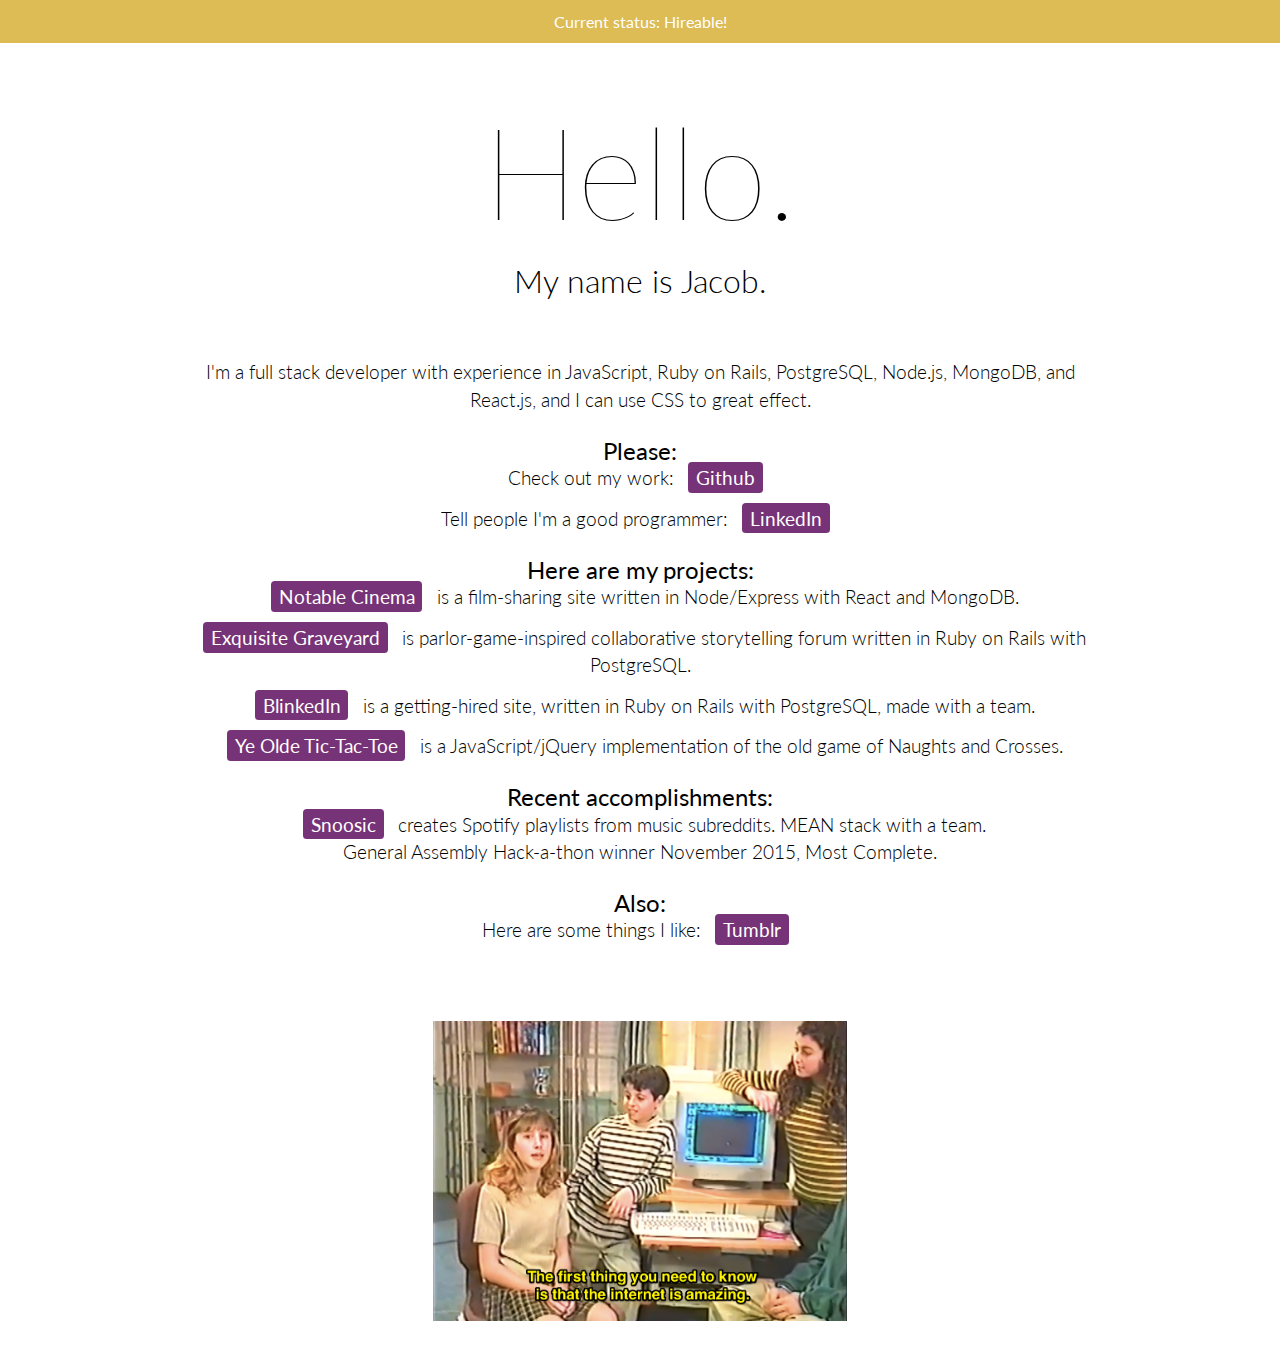
==== index.html @ 75f2aa54 "more spacing" ====
<!DOCTYPE html>
<html>
<head>
	<title>Jacob Shemkovitz</title>
	<link rel="stylesheet" type="text/css" href="/styles/reset.css" />
	<link href='http://fonts.googleapis.com/css?family=Lato:400,300,100' rel='stylesheet' type='text/css'>
	<link rel="stylesheet" type="text/css" href="/styles/styles.css" />
</head>
<body>
	<div class="notice">
		Current status: Hireable!
	</div>
	<header class="title">
		<h1>Hello.</h1>
		<h2>My name is Jacob.</h2>
	</header>
	<div class="main">

		<p>
			I'm a full stack developer with experience in <strong>JavaScript</strong>,
			<strong>Ruby on Rails</strong>, <strong>PostgreSQL</strong>,
			<strong>Node.js</strong>, <strong>MongoDB</strong>, and <strong>React.js</strong>,
			and I can use <strong>CSS</strong> to great effect.
		</p>

		<h3>Please:</h3>
		<p>Check out my work: <a class="button" href="https://github.com/jforjacob">Github</a></p>
		<p>Tell people I'm a good programmer: <a class="button" href="https://www.linkedin.com/in/shemko">LinkedIn</a></p>

		<h3>Here are my projects:</h3>
		<p><a href="http://www.notablecinema.com" class="button">Notable Cinema</a> is a film-sharing site written in Node/Express with React and MongoDB.</p>
		<p><a href="http://exquisite-graveyard.herokuapp.com" class="button">Exquisite Graveyard</a> is parlor-game-inspired collaborative storytelling forum written in Ruby on Rails with PostgreSQL.</p>
		<p><a href="http://blinkedin-profile.herokuapp.com/" class="button">BlinkedIn</a> is a getting-hired site, written in Ruby on Rails with PostgreSQL, made with a team.</p>
		<p><a href="/tic-tac-toe" class="button">Ye Olde Tic-Tac-Toe</a> is a JavaScript/jQuery implementation of the old game of Naughts and Crosses.</p>

		<h3>Recent accomplishments:</h3>
		<p>
			<a href="http://snoosic.herokuapp.com" class="button">Snoosic</a> creates Spotify playlists from music subreddits. MEAN stack with a team.<br/>
			General Assembly Hack-a-thon winner November 2015, Most Complete.
		</p>
		<h3>Also:</h3>
		<p>Here are some things I like: <a class="button" href="http://jforjacob.tumblr.com">Tumblr</a></p>

	</div>
	<footer class="footer">
		<img height="300" src="/assets/internet.png" alt="The internet is awesome."/>
	</footer>
</body>
</html>
---- styles/styles.css ----
body {
	font-family: 'Lato', Helvetica, sans-serif;
	font-weight: 400;
	line-height: 1.7em;
	text-align: center;
}

.notice {
	background-color: #DB5;
	text-align: center;
	padding: .5rem;
	color: #fff;
}

.title {
	padding: 2rem;
}

.main {
	padding: 2rem;
	width: 100%;
	max-width: 900px;
	margin: 0 auto;
}

.footer {
	padding: 2rem;
}

h1 {
	font-size: 8em;
	font-weight: 100;
	line-height: 1.5em;
}

h2 {
	font-size: 2em;
	font-weight: 300;
}

h3 {
	font-weight: 400;
	font-size: 1.5em;
	margin-top: 1em;
}

.main p {
	font-weight: 300;
	font-size: 1.2em;
	margin-bottom: .7em;
}

.main a {
	font-weight: 400;
}

.button {
	background-color: #737;
	color: #fff;
	padding: .2em .4em;
	border-radius: .2em;
	text-decoration: none;
	margin: 0 .5em;
}

.button:hover {
	background-color: #76A;
}

.caption {
	font-size: .75em;
}
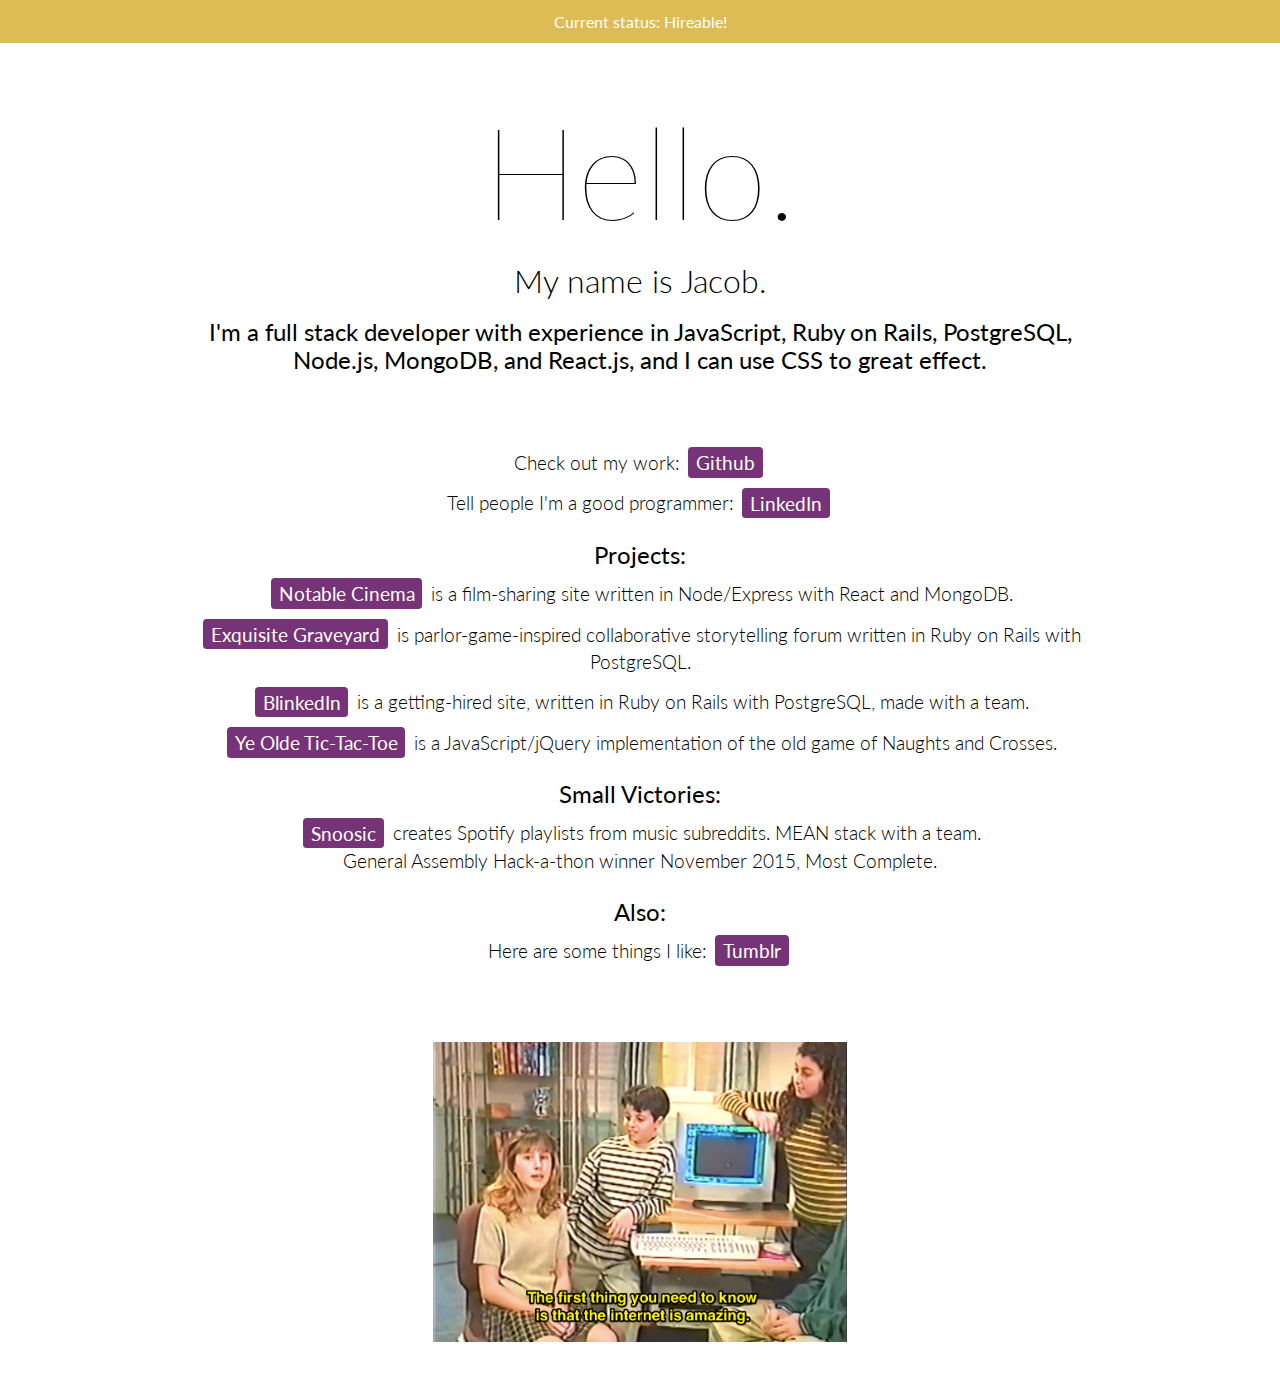
==== commit 7f8b07e6: "reformatting" ====
--- a/index.html
+++ b/index.html
@@ -13,27 +13,25 @@
 	<header class="title">
 		<h1>Hello.</h1>
 		<h2>My name is Jacob.</h2>
-	</header>
-	<div class="main">
-
-		<p>
+		<h3>
 			I'm a full stack developer with experience in <strong>JavaScript</strong>,
 			<strong>Ruby on Rails</strong>, <strong>PostgreSQL</strong>,
 			<strong>Node.js</strong>, <strong>MongoDB</strong>, and <strong>React.js</strong>,
 			and I can use <strong>CSS</strong> to great effect.
-		</p>
+		</h3>
+	</header>
+	<div class="main">
 
-		<h3>Please:</h3>
 		<p>Check out my work: <a class="button" href="https://github.com/jforjacob">Github</a></p>
 		<p>Tell people I'm a good programmer: <a class="button" href="https://www.linkedin.com/in/shemko">LinkedIn</a></p>
 
-		<h3>Here are my projects:</h3>
+		<h3>Projects:</h3>
 		<p><a href="http://www.notablecinema.com" class="button">Notable Cinema</a> is a film-sharing site written in Node/Express with React and MongoDB.</p>
 		<p><a href="http://exquisite-graveyard.herokuapp.com" class="button">Exquisite Graveyard</a> is parlor-game-inspired collaborative storytelling forum written in Ruby on Rails with PostgreSQL.</p>
 		<p><a href="http://blinkedin-profile.herokuapp.com/" class="button">BlinkedIn</a> is a getting-hired site, written in Ruby on Rails with PostgreSQL, made with a team.</p>
 		<p><a href="/tic-tac-toe" class="button">Ye Olde Tic-Tac-Toe</a> is a JavaScript/jQuery implementation of the old game of Naughts and Crosses.</p>
 
-		<h3>Recent accomplishments:</h3>
+		<h3>Small Victories:</h3>
 		<p>
 			<a href="http://snoosic.herokuapp.com" class="button">Snoosic</a> creates Spotify playlists from music subreddits. MEAN stack with a team.<br/>
 			General Assembly Hack-a-thon winner November 2015, Most Complete.
--- a/styles/styles.css
+++ b/styles/styles.css
@@ -14,11 +14,14 @@
 
 .title {
 	padding: 2rem;
+	width: 100%;
+	max-width: 900px;
+	margin: 0 auto;
 }
 
 .main {
 	padding: 2rem;
-	width: 100%;
+
 	max-width: 900px;
 	margin: 0 auto;
 }
@@ -42,6 +45,7 @@
 	font-weight: 400;
 	font-size: 1.5em;
 	margin-top: 1em;
+	margin-bottom: .5em;
 }
 
 .main p {
@@ -60,7 +64,7 @@
 	padding: .2em .4em;
 	border-radius: .2em;
 	text-decoration: none;
-	margin: 0 .5em;
+	margin: 0 .2em;
 }
 
 .button:hover {
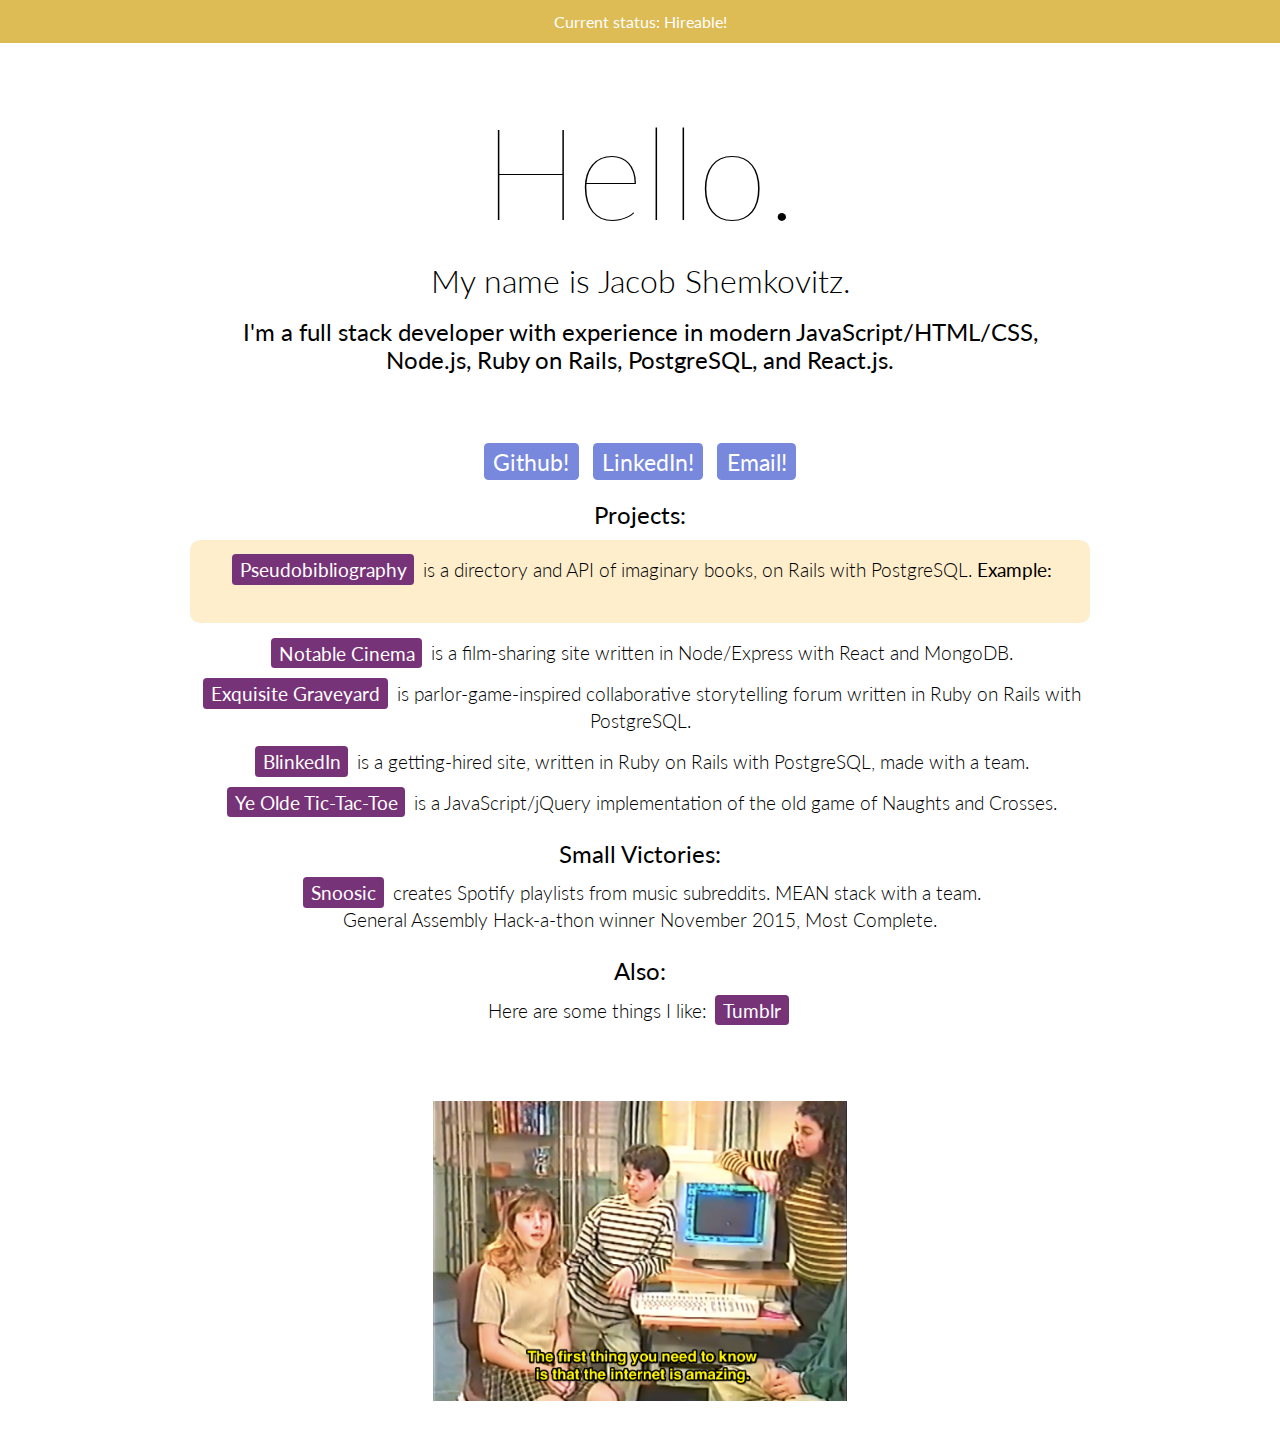
==== commit d42233d2: "adds pseudobibliography" ====
--- a/index.html
+++ b/index.html
@@ -2,9 +2,48 @@
 <html>
 <head>
 	<title>Jacob Shemkovitz</title>
-	<link rel="stylesheet" type="text/css" href="/styles/reset.css" />
+	<link rel="stylesheet" type="text/css" href="styles/reset.css" />
 	<link href='http://fonts.googleapis.com/css?family=Lato:400,300,100' rel='stylesheet' type='text/css'>
-	<link rel="stylesheet" type="text/css" href="/styles/styles.css" />
+	<link rel="stylesheet" type="text/css" href="styles/styles.css" />
+	<script type="text/javascript">
+
+		 var db = openDatabase('minipseudobibliography', '1.0', 'Sample DB', 2 * 1024 * 1024);
+
+		 db.transaction(function (tx) {
+				tx.executeSql('CREATE TABLE IF NOT EXISTS Works (id unique, title, author, medium, source_title, source_author)');
+				tx.executeSql('INSERT INTO Works (id, title, medium, author, source_title, source_author) VALUES (1, "Chicken Spirits", "collection of poetry", "Martha Sewell", "Emotionally Weird", "Kate Atkinson")');
+				tx.executeSql('INSERT INTO Works (id, title, medium, author, source_title, source_author) VALUES (2, "The Blind Assassin", "book", "Laura Chase", "The Blind Assassin", "Margaret Atwood")');
+				tx.executeSql('INSERT INTO Works (id, title, medium, author, source_title, source_author) VALUES (3, "Cloud Formations and Other Phenomena", "book", "Isaac Izard", "The House with a Clock in Its Walls", "John Bellairs")');
+				tx.executeSql('INSERT INTO Works (id, title, medium, author, source_title, source_author) VALUES (4, "The Berlin Underworld", "book", "Benno von Archimboldi", "2666", "Roberto Bola&#241;o")');
+				tx.executeSql('INSERT INTO Works (id, title, medium, author, source_title, source_author) VALUES (5, "History of a Land called Uqbar", "book", "Silas Haslam", "Tl&#246;n, Uqbar, Orbis Tertius", "Jorge Luis Borges")');
+				tx.executeSql('INSERT INTO Works (id, title, medium, author, source_title, source_author) VALUES (6, "It\'s the Queen of Darkness, Pal", "book", "Rod Keen", "The Abortion: An Historical Romance 1966", "Richard Brautigan")');
+				tx.executeSql('INSERT INTO Works (id, title, medium, author, source_title, source_author) VALUES (7, "The Leader of the Lost Cause", "book", "Josephine M. Bettany", "The Mystery at the Chalet School", "Elinor Brent-Dyer")');
+				tx.executeSql('INSERT INTO Works (id, title, medium, author, source_title, source_author) VALUES (8, "Reliques of Vystrani Wisdom", "book", "David Parnell", "A Natural History of Dragons: A Memoir by Lady Trent", "Marie Brennan")');
+				tx.executeSql('INSERT INTO Works (id, title, medium, author, source_title, source_author) VALUES (9, "The Clothes Unmake the Emperor", "book", "Baron Vile", "Five Hundred Years After", "Steven Brust")');
+				tx.executeSql('INSERT INTO Works (id, title, medium, author, source_title, source_author) VALUES (10, "Tom Underground", "play", "Olive Wellwood", "The Children\'s Book", "A. S. Byatt")');
+				tx.executeSql('INSERT INTO Works (id, title, medium, author, source_title, source_author) VALUES (11, "The Rising Sun", "book", "Robert Louis Stevenson", "Biography of the Life of Manuel", "James Branch Cabell")');
+				tx.executeSql('INSERT INTO Works (id, title, medium, author, source_title, source_author) VALUES (12, "In a Network of Lines that Intersect", "book", "Ermes Marana", "If on a Winter\'s Night a Traveler", "Italo Calvino")');
+				tx.executeSql('INSERT INTO Works (id, title, medium, author, source_title, source_author) VALUES (13, "Eight Solid Light-years of Lead", "book", "John Jose Fahey", "Wonder Boys", "Michael Chabon")');
+				tx.executeSql('INSERT INTO Works (id, title, medium, author, source_title, source_author) VALUES (14, "The King in Yellow", "book", "Castaigne", "The King in Yellow", "Robert W. Chambers")');
+				tx.executeSql('INSERT INTO Works (id, title, medium, author, source_title, source_author) VALUES (15, "Twenty Inches of Monkey", "book", "Aaron Klopstein", "a letter to Hamish Hamilton", "Raymond Chandler")');
+				tx.executeSql('INSERT INTO Works (id, title, medium, author, source_title, source_author) VALUES (16, "A Defence of my Deeds Written while Wrongly Imprisoned by my Enemies in Newark Castle", "book", "Peter Watershippe", "Jonathan Strange & Mr. Norrell", "Susanna Clarke")');
+				tx.executeSql('INSERT INTO Works (id, title, medium, author, source_title, source_author) VALUES (17, "Plinths! Plinths! Plinths!", "book", "Revd. J. W. Pottage", "What a Carve Up!", "Jonathan Coe")');
+				tx.executeSql('INSERT INTO Works (id, title, medium, author, source_title, source_author) VALUES (18, "The True History of the Boy", "book", "St. Francis", "A Tapestry of Time", "Richard Cowper")');
+				tx.executeSql('INSERT INTO Works (id, title, medium, author, source_title, source_author) VALUES (19, "The Angel Returns", "book", "Heinrich Behring", "Mobius Dick", "Andrew Crumey")');
+				tx.executeSql('INSERT INTO Works (id, title, medium, author, source_title, source_author) VALUES (20, "Where God Went Wrong", "book", "Oolon Colluphid", "The Hitchhiker\'s Guide to the Galaxy series", "Douglas Adams")');
+				tx.executeSql('INSERT INTO Works (id, title, medium, author, source_title, source_author) VALUES (21, "The Peculiar Neurodegenerative Inhabitants of the Kazawa Atoll", "book", "Raleigh St. Clair", "The Royal Tenenbaums", "Wes Anderson")');
+		 });
+
+		 db.transaction(function (tx) {
+				tx.executeSql('SELECT * FROM Works', [], function (tx, results) {
+					var random = Math.floor( Math.random() * results.rows.length );
+					var msg = "<strong>" + results.rows.item(random).title + "</strong>, a " + results.rows.item(random).medium + " by " + results.rows.item(random).author + "<br/>"
+					+ "<small>mentioned in <strong>" + results.rows.item(random).source_title + "</strong> by " + results.rows.item(random).source_author + "</small>";
+					document.querySelector('#random-work').innerHTML +=  msg;
+				}, null);
+		 });
+
+	</script>
 </head>
 <body>
 	<div class="notice">
@@ -12,20 +51,27 @@
 	</div>
 	<header class="title">
 		<h1>Hello.</h1>
-		<h2>My name is Jacob.</h2>
+		<h2>My name is Jacob Shemkovitz.</h2>
 		<h3>
-			I'm a full stack developer with experience in <strong>JavaScript</strong>,
-			<strong>Ruby on Rails</strong>, <strong>PostgreSQL</strong>,
-			<strong>Node.js</strong>, <strong>MongoDB</strong>, and <strong>React.js</strong>,
-			and I can use <strong>CSS</strong> to great effect.
+			I'm a full stack developer with experience in modern <strong>JavaScript</strong>/HTML/CSS, <strong>Node.js</strong>,
+			<strong>Ruby on Rails</strong>, <strong>PostgreSQL</strong>, and <strong>React.js</strong>.
 		</h3>
 	</header>
 	<div class="main">
 
-		<p>Check out my work: <a class="button" href="https://github.com/jforjacob">Github</a></p>
-		<p>Tell people I'm a good programmer: <a class="button" href="https://www.linkedin.com/in/shemko">LinkedIn</a></p>
+		<p>
+			<a class="contact button" href="https://github.com/jforjacob">Github!</a>
+			<a class="contact button" href="https://www.linkedin.com/in/shemko">LinkedIn!</a>
+			<a class="contact button" href="mailto:jacob.shemkovitz@gmail.com">Email!</a>
+		</p>
 
 		<h3>Projects:</h3>
+		<div class="section-wrapper">
+			<p><a href="https://pseudobibliography.herokuapp.com" title="Note: Currently hosted on Heroku, which may need a few seconds to wake up." class="button">Pseudobibliography</a> is a directory and API of imaginary books, on Rails with PostgreSQL. <strong>Example:</strong></p>
+				<h3 id="sample-work">
+				</h3>
+		</div>
+
 		<p><a href="http://www.notablecinema.com" class="button">Notable Cinema</a> is a film-sharing site written in Node/Express with React and MongoDB.</p>
 		<p><a href="http://exquisite-graveyard.herokuapp.com" class="button">Exquisite Graveyard</a> is parlor-game-inspired collaborative storytelling forum written in Ruby on Rails with PostgreSQL.</p>
 		<p><a href="http://blinkedin-profile.herokuapp.com/" class="button">BlinkedIn</a> is a getting-hired site, written in Ruby on Rails with PostgreSQL, made with a team.</p>
--- a/styles/styles.css
+++ b/styles/styles.css
@@ -17,6 +17,7 @@
 	width: 100%;
 	max-width: 900px;
 	margin: 0 auto;
+	box-sizing: border-box;
 }
 
 .main {
@@ -67,10 +68,30 @@
 	margin: 0 .2em;
 }
 
+.button.contact {
+	font-size: 1.2em;
+	background-color: #78D;
+}
+
 .button:hover {
 	background-color: #76A;
 }
 
-.caption {
+caption, small {
 	font-size: .75em;
 }
+
+#sample-work {
+	font-weight: 300;
+}
+
+strong {
+	font-weight: 400;
+}
+
+.section-wrapper {
+	background-color: #FEC;
+	border-radius: 10px;
+	padding: 1em;
+	margin-bottom: 1em;
+}
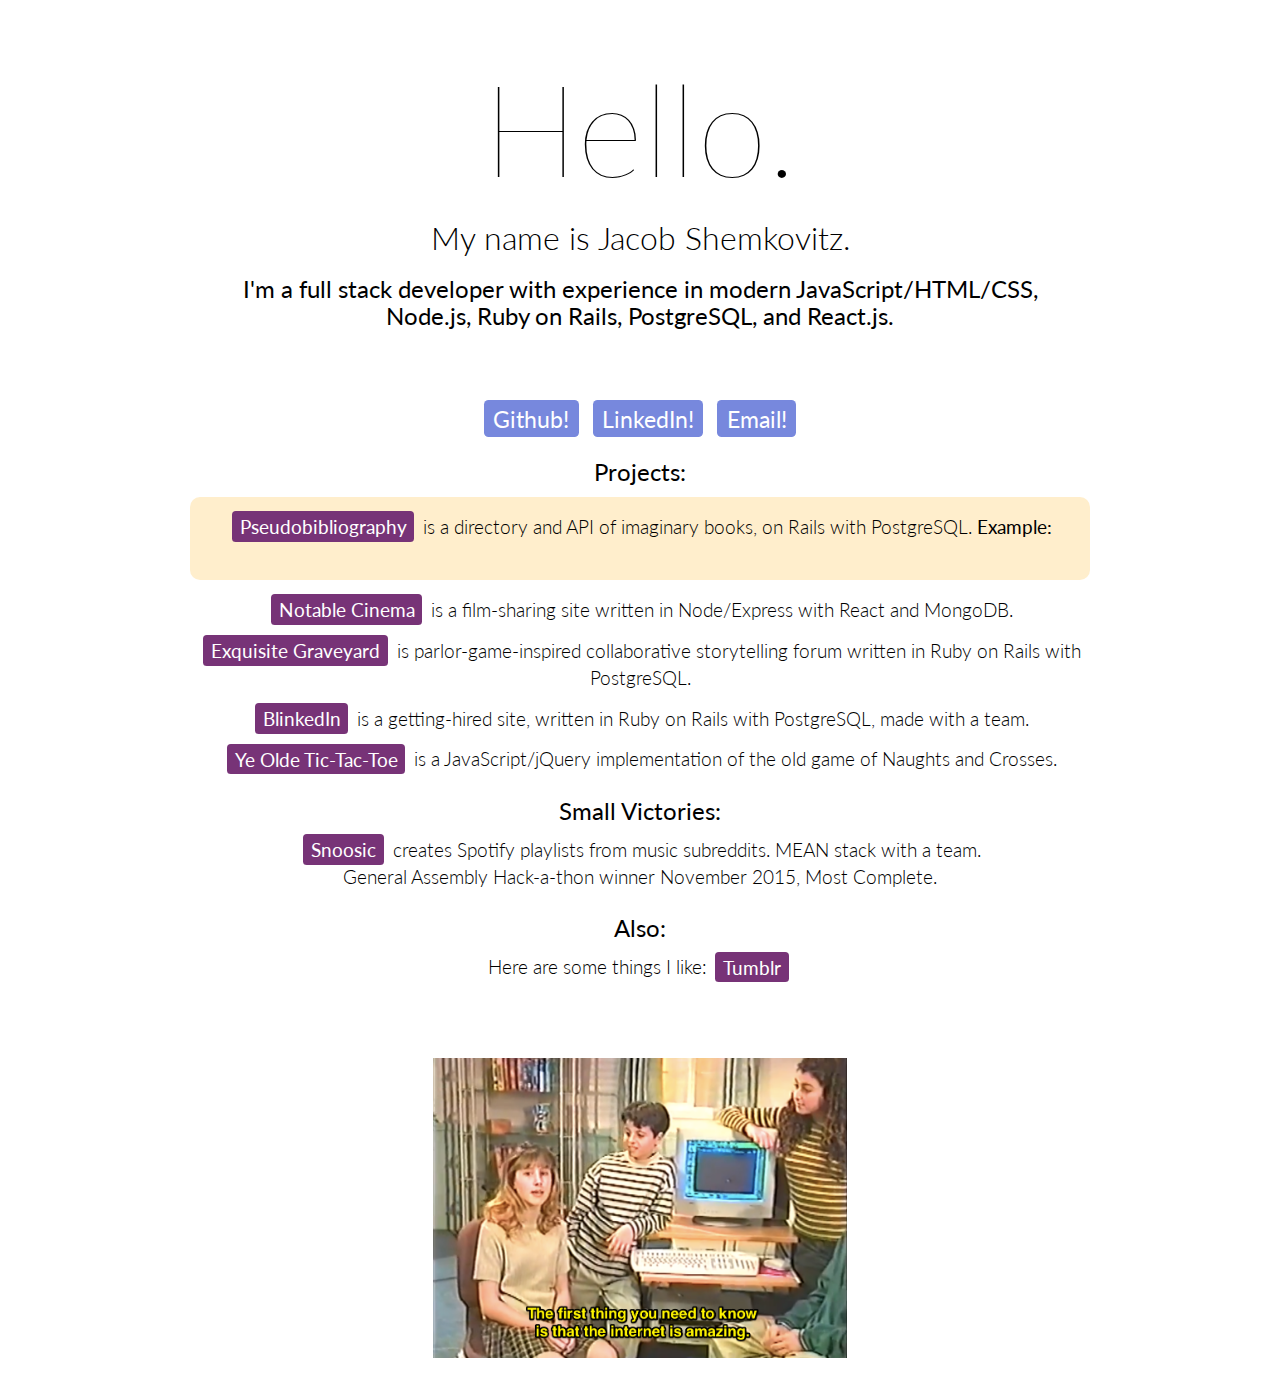
==== commit 42bb10bd: "Update index.html" ====
--- a/index.html
+++ b/index.html
@@ -39,16 +39,13 @@
 					var random = Math.floor( Math.random() * results.rows.length );
 					var msg = "<strong>" + results.rows.item(random).title + "</strong>, a " + results.rows.item(random).medium + " by " + results.rows.item(random).author + "<br/>"
 					+ "<small>mentioned in <strong>" + results.rows.item(random).source_title + "</strong> by " + results.rows.item(random).source_author + "</small>";
-					document.querySelector('#random-work').innerHTML +=  msg;
+					document.querySelector('#sample-work').innerHTML +=  msg;
 				}, null);
 		 });
 
 	</script>
 </head>
 <body>
-	<div class="notice">
-		Current status: Hireable!
-	</div>
 	<header class="title">
 		<h1>Hello.</h1>
 		<h2>My name is Jacob Shemkovitz.</h2>
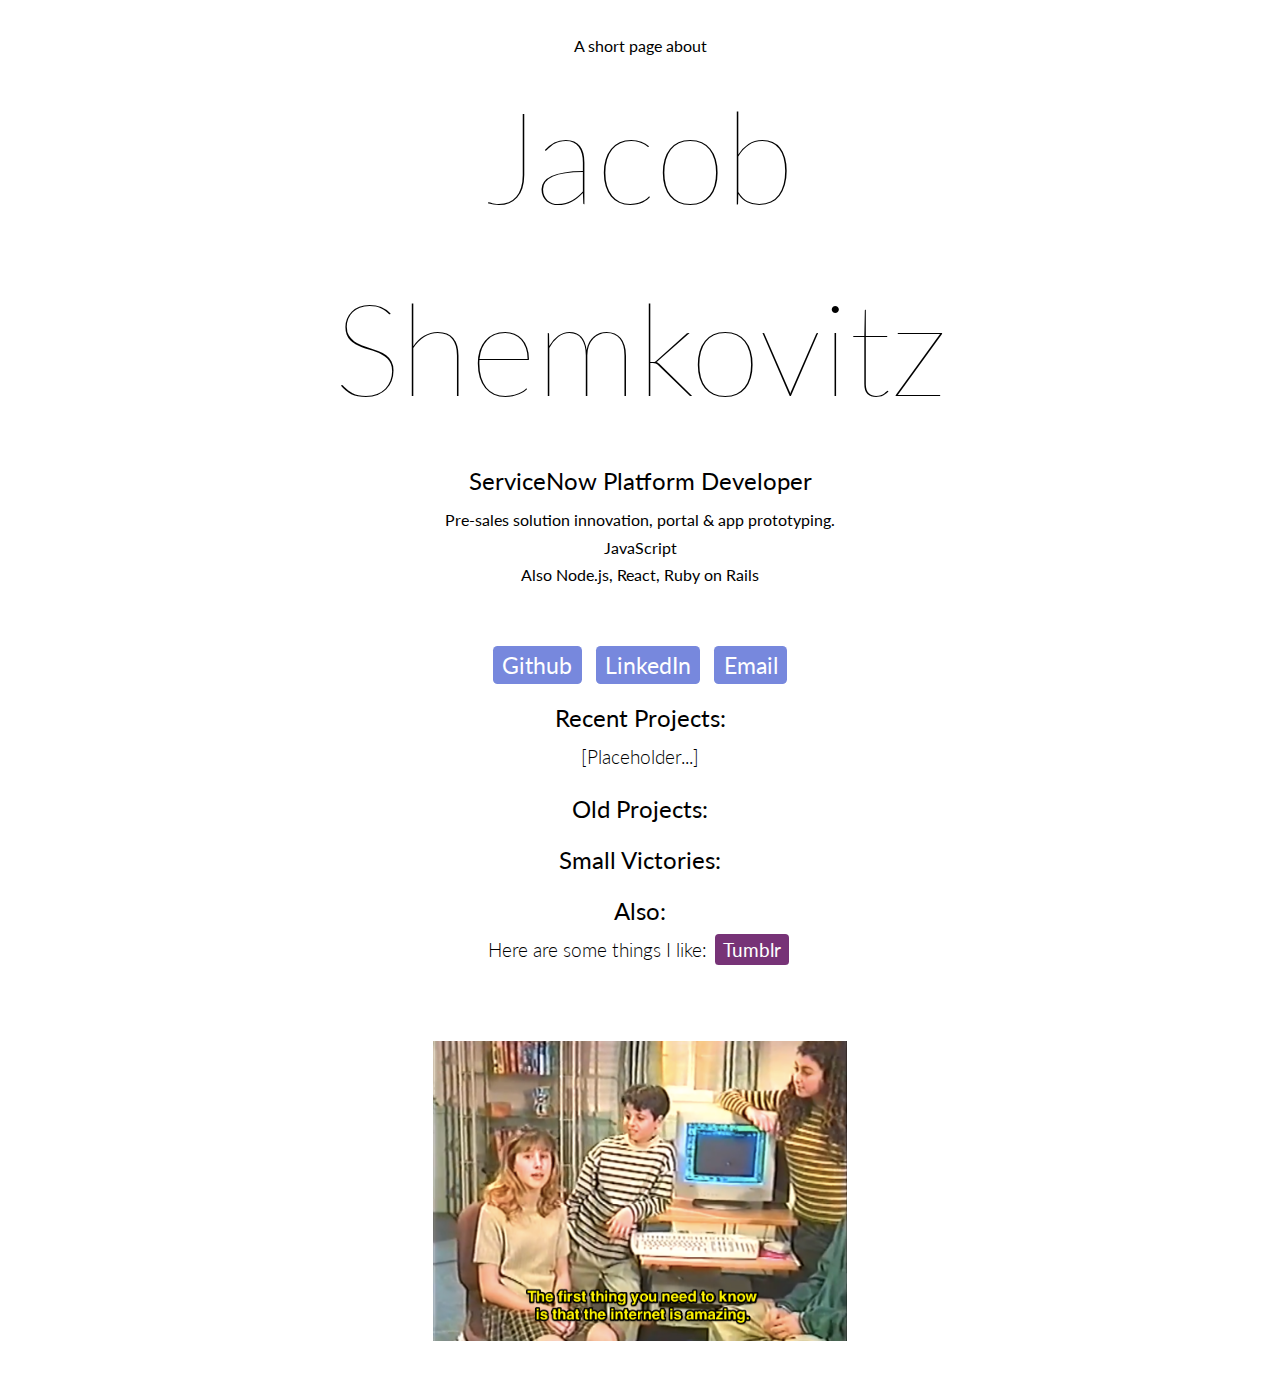
==== commit d08c8ee0: "Update index.html" ====
--- a/index.html
+++ b/index.html
@@ -6,79 +6,50 @@
 	<link href='http://fonts.googleapis.com/css?family=Lato:400,300,100' rel='stylesheet' type='text/css'>
 	<link rel="stylesheet" type="text/css" href="styles/styles.css" />
 	<script type="text/javascript">
-
-		 var db = openDatabase('minipseudobibliography', '1.0', 'Sample DB', 2 * 1024 * 1024);
-
-		 db.transaction(function (tx) {
-				tx.executeSql('CREATE TABLE IF NOT EXISTS Works (id unique, title, author, medium, source_title, source_author)');
-				tx.executeSql('INSERT INTO Works (id, title, medium, author, source_title, source_author) VALUES (1, "Chicken Spirits", "collection of poetry", "Martha Sewell", "Emotionally Weird", "Kate Atkinson")');
-				tx.executeSql('INSERT INTO Works (id, title, medium, author, source_title, source_author) VALUES (2, "The Blind Assassin", "book", "Laura Chase", "The Blind Assassin", "Margaret Atwood")');
-				tx.executeSql('INSERT INTO Works (id, title, medium, author, source_title, source_author) VALUES (3, "Cloud Formations and Other Phenomena", "book", "Isaac Izard", "The House with a Clock in Its Walls", "John Bellairs")');
-				tx.executeSql('INSERT INTO Works (id, title, medium, author, source_title, source_author) VALUES (4, "The Berlin Underworld", "book", "Benno von Archimboldi", "2666", "Roberto Bola&#241;o")');
-				tx.executeSql('INSERT INTO Works (id, title, medium, author, source_title, source_author) VALUES (5, "History of a Land called Uqbar", "book", "Silas Haslam", "Tl&#246;n, Uqbar, Orbis Tertius", "Jorge Luis Borges")');
-				tx.executeSql('INSERT INTO Works (id, title, medium, author, source_title, source_author) VALUES (6, "It\'s the Queen of Darkness, Pal", "book", "Rod Keen", "The Abortion: An Historical Romance 1966", "Richard Brautigan")');
-				tx.executeSql('INSERT INTO Works (id, title, medium, author, source_title, source_author) VALUES (7, "The Leader of the Lost Cause", "book", "Josephine M. Bettany", "The Mystery at the Chalet School", "Elinor Brent-Dyer")');
-				tx.executeSql('INSERT INTO Works (id, title, medium, author, source_title, source_author) VALUES (8, "Reliques of Vystrani Wisdom", "book", "David Parnell", "A Natural History of Dragons: A Memoir by Lady Trent", "Marie Brennan")');
-				tx.executeSql('INSERT INTO Works (id, title, medium, author, source_title, source_author) VALUES (9, "The Clothes Unmake the Emperor", "book", "Baron Vile", "Five Hundred Years After", "Steven Brust")');
-				tx.executeSql('INSERT INTO Works (id, title, medium, author, source_title, source_author) VALUES (10, "Tom Underground", "play", "Olive Wellwood", "The Children\'s Book", "A. S. Byatt")');
-				tx.executeSql('INSERT INTO Works (id, title, medium, author, source_title, source_author) VALUES (11, "The Rising Sun", "book", "Robert Louis Stevenson", "Biography of the Life of Manuel", "James Branch Cabell")');
-				tx.executeSql('INSERT INTO Works (id, title, medium, author, source_title, source_author) VALUES (12, "In a Network of Lines that Intersect", "book", "Ermes Marana", "If on a Winter\'s Night a Traveler", "Italo Calvino")');
-				tx.executeSql('INSERT INTO Works (id, title, medium, author, source_title, source_author) VALUES (13, "Eight Solid Light-years of Lead", "book", "John Jose Fahey", "Wonder Boys", "Michael Chabon")');
-				tx.executeSql('INSERT INTO Works (id, title, medium, author, source_title, source_author) VALUES (14, "The King in Yellow", "book", "Castaigne", "The King in Yellow", "Robert W. Chambers")');
-				tx.executeSql('INSERT INTO Works (id, title, medium, author, source_title, source_author) VALUES (15, "Twenty Inches of Monkey", "book", "Aaron Klopstein", "a letter to Hamish Hamilton", "Raymond Chandler")');
-				tx.executeSql('INSERT INTO Works (id, title, medium, author, source_title, source_author) VALUES (16, "A Defence of my Deeds Written while Wrongly Imprisoned by my Enemies in Newark Castle", "book", "Peter Watershippe", "Jonathan Strange & Mr. Norrell", "Susanna Clarke")');
-				tx.executeSql('INSERT INTO Works (id, title, medium, author, source_title, source_author) VALUES (17, "Plinths! Plinths! Plinths!", "book", "Revd. J. W. Pottage", "What a Carve Up!", "Jonathan Coe")');
-				tx.executeSql('INSERT INTO Works (id, title, medium, author, source_title, source_author) VALUES (18, "The True History of the Boy", "book", "St. Francis", "A Tapestry of Time", "Richard Cowper")');
-				tx.executeSql('INSERT INTO Works (id, title, medium, author, source_title, source_author) VALUES (19, "The Angel Returns", "book", "Heinrich Behring", "Mobius Dick", "Andrew Crumey")');
-				tx.executeSql('INSERT INTO Works (id, title, medium, author, source_title, source_author) VALUES (20, "Where God Went Wrong", "book", "Oolon Colluphid", "The Hitchhiker\'s Guide to the Galaxy series", "Douglas Adams")');
-				tx.executeSql('INSERT INTO Works (id, title, medium, author, source_title, source_author) VALUES (21, "The Peculiar Neurodegenerative Inhabitants of the Kazawa Atoll", "book", "Raleigh St. Clair", "The Royal Tenenbaums", "Wes Anderson")');
-		 });
-
-		 db.transaction(function (tx) {
-				tx.executeSql('SELECT * FROM Works', [], function (tx, results) {
-					var random = Math.floor( Math.random() * results.rows.length );
-					var msg = "<strong>" + results.rows.item(random).title + "</strong>, a " + results.rows.item(random).medium + " by " + results.rows.item(random).author + "<br/>"
-					+ "<small>mentioned in <strong>" + results.rows.item(random).source_title + "</strong> by " + results.rows.item(random).source_author + "</small>";
-					document.querySelector('#sample-work').innerHTML +=  msg;
-				}, null);
-		 });
-
-	</script>
+  
+  </script>
 </head>
 <body>
 	<header class="title">
-		<h1>Hello.</h1>
-		<h2>My name is Jacob Shemkovitz.</h2>
-		<h3>
-			I'm a full stack developer with experience in modern <strong>JavaScript</strong>/HTML/CSS, <strong>Node.js</strong>,
-			<strong>Ruby on Rails</strong>, <strong>PostgreSQL</strong>, and <strong>React.js</strong>.
-		</h3>
+    <div>A short page about</div>
+		<h1>Jacob Shemkovitz</h1>
+		<h3>ServiceNow Platform Developer</h3>
+    <div>Pre-sales solution innovation, portal & app prototyping.</div>
+    <div><strong>JavaScript</strong></div>
+    <div>Also <strong>Node.js</strong>, <strong>React</strong>, <strong>Ruby on Rails</strong></div>
 	</header>
 	<div class="main">
 
 		<p>
-			<a class="contact button" href="https://github.com/jforjacob">Github!</a>
-			<a class="contact button" href="https://www.linkedin.com/in/shemko">LinkedIn!</a>
-			<a class="contact button" href="mailto:jacob.shemkovitz@gmail.com">Email!</a>
+			<a class="contact button" href="https://github.com/jforjacob">Github</a>
+			<a class="contact button" href="https://www.linkedin.com/in/shemko">LinkedIn</a>
+			<a class="contact button" href="mailto:jacob.shemkovitz@gmail.com">Email</a>
 		</p>
 
-		<h3>Projects:</h3>
+    <h3>Recent Projects:</h3>
+    <p>[Placeholder...]</p>
+
+    <h3>Old Projects:</h3>
+    <!--
 		<div class="section-wrapper">
 			<p><a href="https://pseudobibliography.herokuapp.com" title="Note: Currently hosted on Heroku, which may need a few seconds to wake up." class="button">Pseudobibliography</a> is a directory and API of imaginary books, on Rails with PostgreSQL. <strong>Example:</strong></p>
 				<h3 id="sample-work">
 				</h3>
 		</div>
-
+    
 		<p><a href="http://www.notablecinema.com" class="button">Notable Cinema</a> is a film-sharing site written in Node/Express with React and MongoDB.</p>
 		<p><a href="http://exquisite-graveyard.herokuapp.com" class="button">Exquisite Graveyard</a> is parlor-game-inspired collaborative storytelling forum written in Ruby on Rails with PostgreSQL.</p>
 		<p><a href="http://blinkedin-profile.herokuapp.com/" class="button">BlinkedIn</a> is a getting-hired site, written in Ruby on Rails with PostgreSQL, made with a team.</p>
 		<p><a href="/tic-tac-toe" class="button">Ye Olde Tic-Tac-Toe</a> is a JavaScript/jQuery implementation of the old game of Naughts and Crosses.</p>
-
-		<h3>Small Victories:</h3>
+    -->
+    <h3>Small Victories:</h3>
+    <!--
 		<p>
 			<a href="http://snoosic.herokuapp.com" class="button">Snoosic</a> creates Spotify playlists from music subreddits. MEAN stack with a team.<br/>
 			General Assembly Hack-a-thon winner November 2015, Most Complete.
-		</p>
+    </p>
+    -->
+    
 		<h3>Also:</h3>
 		<p>Here are some things I like: <a class="button" href="http://jforjacob.tumblr.com">Tumblr</a></p>
 
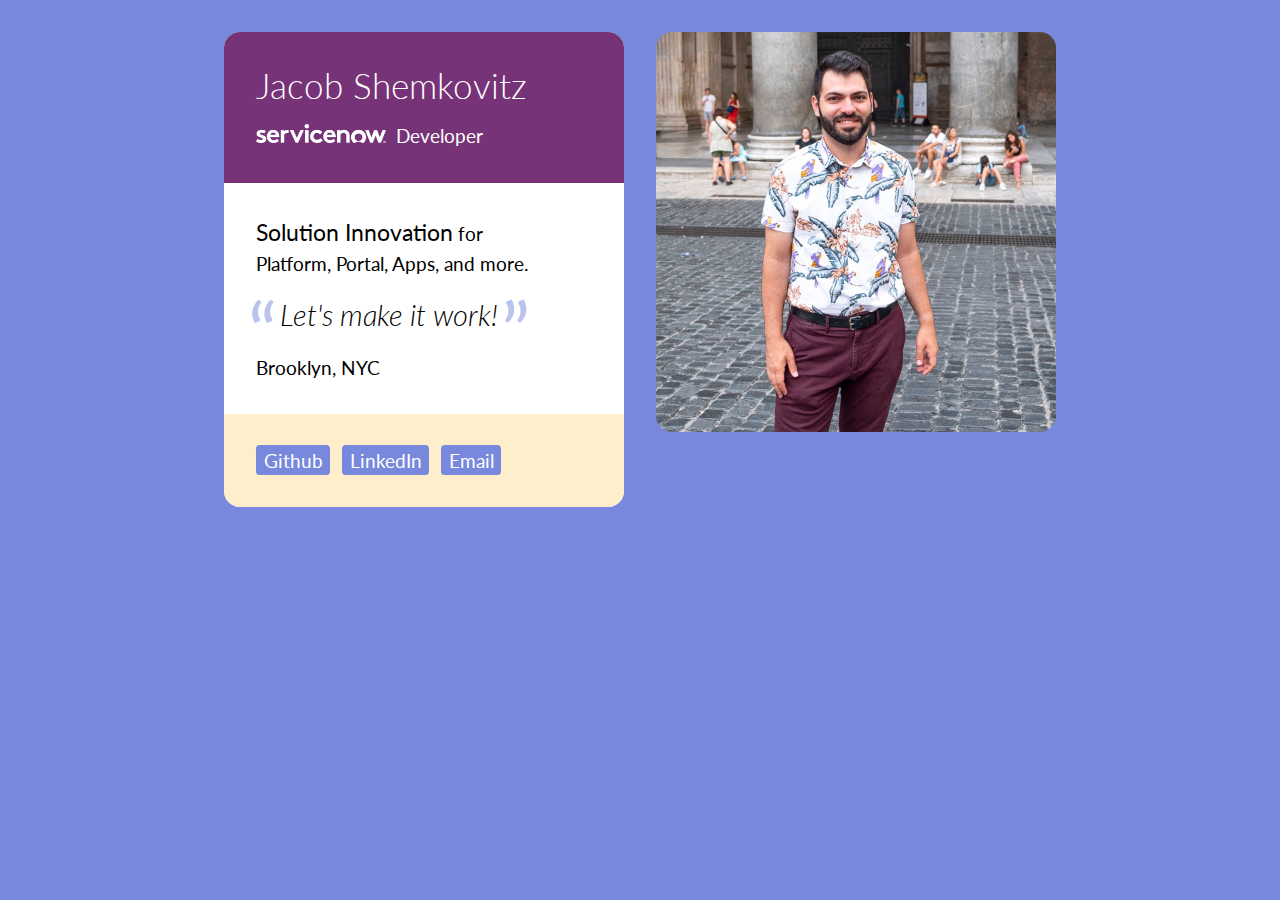
==== commit f0d59df3: "redesign with minimal info" ====
--- a/index.html
+++ b/index.html
@@ -3,59 +3,50 @@
 <head>
 	<title>Jacob Shemkovitz</title>
 	<link rel="stylesheet" type="text/css" href="styles/reset.css" />
-	<link href='http://fonts.googleapis.com/css?family=Lato:400,300,100' rel='stylesheet' type='text/css'>
+	<link href='http://fonts.googleapis.com/css?family=Lato:400,300,300i' rel='stylesheet' type='text/css'>
 	<link rel="stylesheet" type="text/css" href="styles/styles.css" />
 	<script type="text/javascript">
-  
   </script>
 </head>
 <body>
-	<header class="title">
-    <div>A short page about</div>
-		<h1>Jacob Shemkovitz</h1>
-		<h3>ServiceNow Platform Developer</h3>
-    <div>Pre-sales solution innovation, portal & app prototyping.</div>
-    <div><strong>JavaScript</strong></div>
-    <div>Also <strong>Node.js</strong>, <strong>React</strong>, <strong>Ruby on Rails</strong></div>
-	</header>
-	<div class="main">
+  <div class="container">
+    <div class="profile-img"></div>
+    <div class="profile-info">
+      <header class="pad">
+        <hgroup>
+          <h1>
+            <span class="name">Jacob Shemkovitz</span>
+            <div class="who-dat">
+              <img class="inline-logo" src="./assets/sn_logo_white.png" title="ServiceNow" alt="ServiceNow"/>
+              Developer
+            </div>
+          </h1>
+        </hgroup>
+      </header>
+      <main class="pad">
+        <div>
+          <span class="big">Solution Innovation</span> for <br>
+          Platform, Portal, Apps, and more.
+        </div>
+        
+        <blockquote>
+          Let's make it work!
+        </blockquote>
 
-		<p>
-			<a class="contact button" href="https://github.com/jforjacob">Github</a>
-			<a class="contact button" href="https://www.linkedin.com/in/shemko">LinkedIn</a>
-			<a class="contact button" href="mailto:jacob.shemkovitz@gmail.com">Email</a>
-		</p>
+        <address>Brooklyn, NYC</address>
 
-    <h3>Recent Projects:</h3>
-    <p>[Placeholder...]</p>
-
-    <h3>Old Projects:</h3>
-    <!--
-		<div class="section-wrapper">
-			<p><a href="https://pseudobibliography.herokuapp.com" title="Note: Currently hosted on Heroku, which may need a few seconds to wake up." class="button">Pseudobibliography</a> is a directory and API of imaginary books, on Rails with PostgreSQL. <strong>Example:</strong></p>
-				<h3 id="sample-work">
-				</h3>
-		</div>
-    
-		<p><a href="http://www.notablecinema.com" class="button">Notable Cinema</a> is a film-sharing site written in Node/Express with React and MongoDB.</p>
-		<p><a href="http://exquisite-graveyard.herokuapp.com" class="button">Exquisite Graveyard</a> is parlor-game-inspired collaborative storytelling forum written in Ruby on Rails with PostgreSQL.</p>
-		<p><a href="http://blinkedin-profile.herokuapp.com/" class="button">BlinkedIn</a> is a getting-hired site, written in Ruby on Rails with PostgreSQL, made with a team.</p>
-		<p><a href="/tic-tac-toe" class="button">Ye Olde Tic-Tac-Toe</a> is a JavaScript/jQuery implementation of the old game of Naughts and Crosses.</p>
-    -->
-    <h3>Small Victories:</h3>
-    <!--
-		<p>
-			<a href="http://snoosic.herokuapp.com" class="button">Snoosic</a> creates Spotify playlists from music subreddits. MEAN stack with a team.<br/>
-			General Assembly Hack-a-thon winner November 2015, Most Complete.
-    </p>
-    -->
-    
-		<h3>Also:</h3>
-		<p>Here are some things I like: <a class="button" href="http://jforjacob.tumblr.com">Tumblr</a></p>
-
-	</div>
-	<footer class="footer">
-		<img height="300" src="/assets/internet.png" alt="The internet is awesome."/>
-	</footer>
+      </main>
+      <footer class="pad">
+        <nav>
+          <a class="contact button" href="https://github.com/jforjacob">Github</a>
+          <a class="contact button" href="https://www.linkedin.com/in/shemko">LinkedIn</a>
+          <a class="contact button" href="mailto:jacob.shemkovitz@gmail.com">Email</a>
+        </nav>
+        <!-- <nav>
+          <a class="button" href="https://letterboxd.com/jforjacob/">Letterboxd</a> <a class="button" href="http://jforjacob.tumblr.com">Tumblr</a>
+        </nav> -->
+      </footer>
+    </div>
+  </div>
 </body>
 </html>
--- a/styles/styles.css
+++ b/styles/styles.css
@@ -1,62 +1,115 @@
-body {
-	font-family: 'Lato', Helvetica, sans-serif;
-	font-weight: 400;
-	line-height: 1.7em;
-	text-align: center;
+/* #FEC #DB5 #78D #737 */
+
+.pad {
+  padding: 2rem 0 1rem;
+}
+.pad > * {
+  margin: 0 2rem 1rem;
 }
 
-.notice {
-	background-color: #DB5;
-	text-align: center;
-	padding: .5rem;
-	color: #fff;
+body {
+  font-family: 'Lato', Helvetica, sans-serif;
+  line-height: 1.5;
+  background-color: #78D;
+}
+.container {
+  margin: 2em 1em;
+  display: flex;
+  flex-direction: row-reverse;
+  justify-content: center;
+  flex-wrap: wrap;
+  position: relative;
+}
+.profile-info {
+  margin: 0 1em;
+  background-color: #fff;
+  width: 400px;
+  border-radius: 1rem;
+  overflow: hidden;
+}
+.profile-img {
+  background-image: url('/assets/me.jpg');
+  margin: 0 1em 1em;
+  width: 400px;
+  border-radius: 1rem;
+  height: 400px;
+  background-size: cover;
+  background-position: center top;
 }
 
-.title {
-	padding: 2rem;
-	width: 100%;
-	max-width: 900px;
-	margin: 0 auto;
-	box-sizing: border-box;
+header {
+  background-color: #737;
+  color: #fff;
+}
+main {
+  font-size: 1.2em;
+}
+h1 .name {
+	font-size: 2.2em;
+	font-weight: 300;
+  line-height: 1.2em;
+  min-width: 300px;
+}
+h1 .who-dat {
+  margin-top: 1rem;
+  font-size: 1.2rem;
+  font-weight: 400;
 }
 
-.main {
-	padding: 2rem;
-
-	max-width: 900px;
-	margin: 0 auto;
+.big {
+  font-size: 1.2em;
 }
 
-.footer {
-	padding: 2rem;
+blockquote {
+  font-size: 1.5em;
+  font-weight: 300;
+  position: relative;
+  display: inline-block;
+  left: 1.5rem;
+  font-style: italic;
+}
+blockquote::before, blockquote::after {
+  position: absolute;
+  color: #78D;
+  opacity: 50%;
+  font-size: 5rem;
+  font-style: normal;
+  font-weight: 400;
+  top: -1.5rem;
+}
+blockquote::before {
+  content: '\201c';
+  left: -2rem;
+}
+blockquote::after {
+  content: '\201d';
+  right: -2rem;
 }
 
-h1 {
-	font-size: 8em;
-	font-weight: 100;
-	line-height: 1.5em;
+.inline-block {
+  display: inline-block;
+}
+/*
+.profile-img:hover {
+  background-im: url('/assets/internet.png');
+}
+*/
+
+footer {
+  background-color: #FEC;
 }
 
-h2 {
-	font-size: 2em;
-	font-weight: 300;
+.well {
+  display: inline-block;
+  background-color: #fff;
+  border-radius: .5rem;
+  color: #000;
 }
 
-h3 {
-	font-weight: 400;
-	font-size: 1.5em;
-	margin-top: 1em;
-	margin-bottom: .5em;
-}
-
-.main p {
-	font-weight: 300;
-	font-size: 1.2em;
-	margin-bottom: .7em;
-}
-
-.main a {
-	font-weight: 400;
+.inline-logo {
+  border-radius: 0;
+  height: 1em;
+  margin-right: .3em;
 }
 
 .button {
@@ -66,6 +119,9 @@
 	border-radius: .2em;
 	text-decoration: none;
 	margin: 0 .2em;
+}
+.button:first-child {
+  margin-left: 0;
 }
 
 .button.contact {
@@ -79,19 +135,4 @@
 
 caption, small {
 	font-size: .75em;
-}
-
-#sample-work {
-	font-weight: 300;
-}
-
-strong {
-	font-weight: 400;
-}
-
-.section-wrapper {
-	background-color: #FEC;
-	border-radius: 10px;
-	padding: 1em;
-	margin-bottom: 1em;
-}
+}